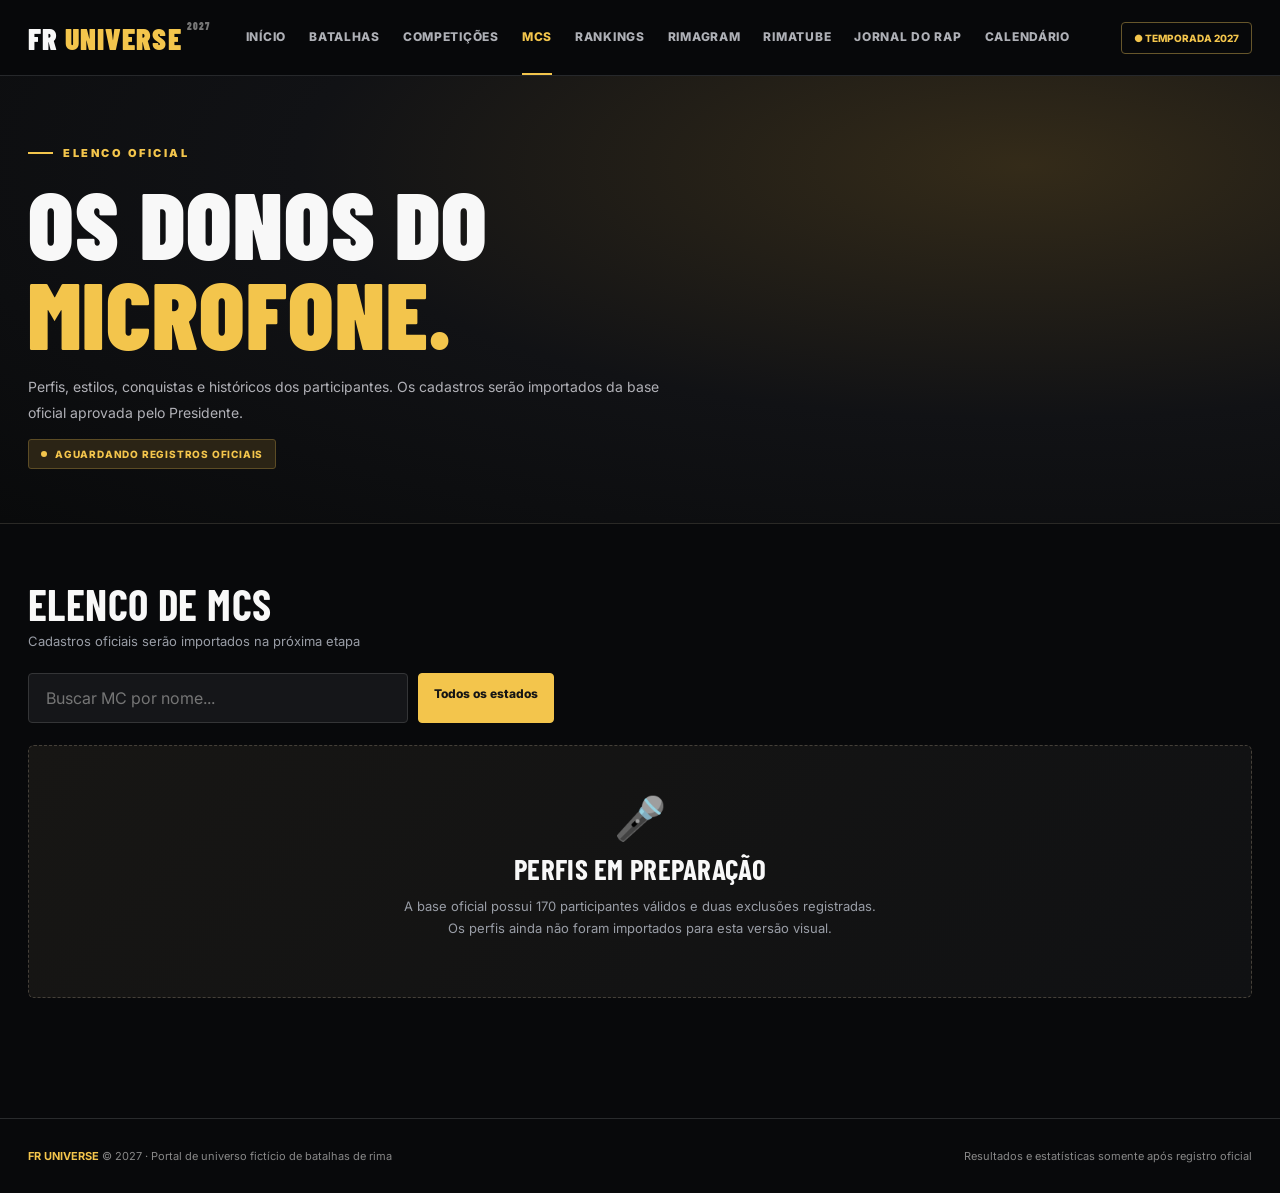
==== mcs.html @ 86dd71b3 "Add files via upload" ====
<!doctype html><html lang="pt-BR"><head><meta charset="utf-8"><meta name="viewport" content="width=device-width, initial-scale=1"><meta name="theme-color" content="#08090b"><meta name="description" content="FR Universe 2027 — portal fictício de batalhas de rima."><title>FR Universe 2027</title><link rel="stylesheet" href="style.css"></head><body><div id="header"></div><div id="content"></div><div id="footer"></div><script src="app.js"></script></body></html>
---- style.css ----
@import url('https://fonts.googleapis.com/css2?family=Barlow+Condensed:wght@500;600;700;800;900&family=Inter:wght@400;500;600;700;800&display=swap');
:root{--bg:#08090b;--panel:#111317;--panel2:#17191d;--line:#2a2d32;--gold:#f3c54c;--muted:#999da6;--white:#f8f8f8}*{box-sizing:border-box}html{scroll-behavior:smooth}body{margin:0;background:var(--bg);color:var(--white);font-family:Inter,Arial,sans-serif}a{color:inherit;text-decoration:none}button,input{font:inherit}button{cursor:pointer}::selection{background:var(--gold);color:#111}.topbar{height:76px;border-bottom:1px solid #26282b;background:rgba(8,9,11,.94);position:sticky;top:0;z-index:10;backdrop-filter:blur(16px)}.navwrap{max-width:1320px;margin:auto;padding:0 28px;height:100%;display:flex;align-items:center;gap:36px}.brand{font-family:'Barlow Condensed',sans-serif;font-size:30px;font-weight:900;letter-spacing:.035em;white-space:nowrap}.brand em{color:var(--gold);font-style:normal}.nav{display:flex;align-items:center;gap:23px;flex:1;overflow:auto;scrollbar-width:none}.nav a{color:#aeb0b6;font-size:12px;font-weight:800;text-transform:uppercase;letter-spacing:.06em;white-space:nowrap;padding:29px 0;border-bottom:2px solid transparent}.nav a.active,.nav a:hover{color:var(--gold);border-color:var(--gold)}.live{border:1px solid #66562b;border-radius:4px;color:var(--gold);font-size:10px;font-weight:800;padding:9px 12px;white-space:nowrap}.container{max-width:1320px;padding:0 28px;margin:0 auto}.hero{position:relative;min-height:500px;display:flex;align-items:center;overflow:hidden;border-bottom:1px solid #252525;background:radial-gradient(ellipse at 75% 50%,#59431c 0%,#241c12 24%,#101114 52%,#090a0c 78%)}.hero:after{content:'';position:absolute;inset:0;background:repeating-linear-gradient(120deg,transparent 0 100px,rgba(255,255,255,.012) 101px 102px);pointer-events:none}.hero .container{width:100%;position:relative;z-index:1}.eyebrow{font-size:11px;color:var(--gold);letter-spacing:.23em;font-weight:900;text-transform:uppercase;display:flex;align-items:center;gap:10px}.eyebrow:before{content:'';width:25px;height:2px;background:var(--gold)}h1,h2,h3{font-family:'Barlow Condensed',sans-serif;text-transform:uppercase;margin:0;line-height:.96;letter-spacing:.01em}h1{font-size:clamp(65px,9vw,140px);font-weight:900;max-width:850px}h1 span,.accent{color:var(--gold)}.hero p{color:#b9b9ba;max-width:530px;font-size:16px;line-height:1.7;margin:24px 0 28px}.heroart{position:absolute;right:3%;top:5%;font-family:'Barlow Condensed';font-size:clamp(250px,33vw,520px);font-weight:900;line-height:1;color:rgba(243,197,76,.055);transform:rotate(-12deg);pointer-events:none}.btn{display:inline-flex;align-items:center;gap:12px;background:var(--gold);color:#121212;padding:15px 23px;border:0;border-radius:3px;font-size:12px;text-transform:uppercase;font-weight:900;letter-spacing:.05em}.btn.secondary{background:transparent;color:white;border:1px solid #626262}.actions{display:flex;gap:12px;flex-wrap:wrap}.section{padding:60px 0}.sectionhead{display:flex;align-items:end;justify-content:space-between;gap:20px;margin-bottom:24px}.sectionhead h2{font-size:43px}.sectionhead p{color:var(--muted);margin:8px 0 0;font-size:13px}.sectionhead a{color:var(--gold);font-size:12px;font-weight:800;text-transform:uppercase}.grid{display:grid;grid-template-columns:repeat(3,minmax(0,1fr));gap:18px}.card{border:1px solid var(--line);background:linear-gradient(145deg,#191b1f,#111216);border-radius:6px;overflow:hidden}.cardpad{padding:25px}.card .kicker{font-size:10px;color:var(--gold);font-weight:900;letter-spacing:.12em;text-transform:uppercase}.card h3{font-size:29px;margin:12px 0}.card p{color:var(--muted);font-size:13px;line-height:1.7}.placeholder{min-height:180px;background:radial-gradient(circle at 70% 35%,#40351d,#191a1d 40%,#101114 80%);display:flex;align-items:center;justify-content:center;position:relative}.placeholder .symbol{font-family:'Barlow Condensed';font-size:100px;color:#5d512d;font-weight:900;line-height:1}.placeholder small{position:absolute;bottom:13px;left:17px;color:#aaa;font-size:10px;letter-spacing:.15em;text-transform:uppercase}.status{display:inline-flex;align-items:center;gap:8px;border:1px solid #5c4c25;color:var(--gold);background:#2b2415;padding:8px 12px;border-radius:3px;font-size:10px;font-weight:800;letter-spacing:.08em;text-transform:uppercase}.status:before{content:'';height:6px;width:6px;background:var(--gold);border-radius:50%}.empty{border:1px dashed #454039;background:linear-gradient(135deg,#171614,#101113);border-radius:6px;padding:46px 24px;text-align:center}.empty .big{font-size:42px;margin-bottom:12px}.empty h3{font-size:29px}.empty p{color:var(--muted);font-size:13px;max-width:490px;margin:12px auto;line-height:1.7}.stats{display:grid;grid-template-columns:repeat(4,1fr);border:1px solid var(--line);background:#111216}.stat{padding:24px;border-right:1px solid var(--line)}.stat:last-child{border:0}.stat b{font-family:'Barlow Condensed';font-size:39px;color:var(--gold)}.stat small{display:block;color:#a0a0a4;text-transform:uppercase;font-size:10px;letter-spacing:.1em;font-weight:800;margin-top:4px}.pagehero{padding:70px 0 54px;background:radial-gradient(ellipse at 80% 20%,#342b19,#111215 50%,#090a0b);border-bottom:1px solid #2a2926}.pagehero h1{font-size:clamp(55px,8vw,94px);margin-top:18px}.pagehero p{max-width:670px;color:#b1b1b7;font-size:14px;line-height:1.8;margin-top:16px}.filters{display:flex;gap:10px;flex-wrap:wrap;margin-bottom:22px}.filter{background:#17191c;border:1px solid #343537;color:#bbb;padding:12px 15px;border-radius:4px;font-size:12px}.filter.active{color:#151515;background:var(--gold);border-color:var(--gold);font-weight:800}.search{background:#151619;border:1px solid #343537;border-radius:4px;padding:14px 17px;color:#fff;max-width:380px;width:100%;outline:none}.search:focus{border-color:var(--gold)}.tablewrap{overflow-x:auto;border:1px solid var(--line);border-radius:5px}table{width:100%;border-collapse:collapse;min-width:550px}th,td{text-align:left;padding:17px 20px;border-bottom:1px solid #2b2c30;font-size:12px}th{color:var(--gold);text-transform:uppercase;letter-spacing:.08em;background:#191a1d;font-size:10px}td{color:#c4c4c8}.week{display:grid;grid-template-columns:repeat(7,1fr);gap:6px}.weekday{text-align:center;color:var(--gold);font-size:11px;font-weight:900;padding:14px 0}.day{background:#16181b;border:1px solid #2a2c2e;border-radius:3px;aspect-ratio:1.1;min-height:55px;padding:12px;color:#c5c6c9;font-size:13px}.day.outside{background:transparent;border-color:transparent}.calendarbar{display:flex;justify-content:space-between;align-items:center;margin-bottom:20px}.calendarbar h2{font-size:36px}.calendarbar button{background:#1b1d21;border:1px solid #444;color:var(--gold);border-radius:3px;padding:10px 14px}.calendarbar button:disabled{opacity:.3;cursor:default}.footer{margin-top:60px;padding:30px 0;border-top:1px solid #292b2d;color:#888;font-size:11px}.footer .container{display:flex;justify-content:space-between;gap:15px;flex-wrap:wrap}.footer strong{color:var(--gold)}.feature{display:grid;grid-template-columns:1.3fr 1fr;gap:18px}.feature .card:first-child{min-height:270px}.label{color:var(--gold);font-size:10px;font-weight:900;letter-spacing:.15em;text-transform:uppercase}.fine{font-size:11px;color:#777;line-height:1.6}.mobilemenu{display:none}@media(max-width:980px){.navwrap{gap:18px}.nav{gap:15px}.nav a{font-size:10px}.live{display:none}.grid{grid-template-columns:repeat(2,1fr)}.feature{grid-template-columns:1fr}}@media(max-width:640px){.topbar{height:auto}.navwrap{display:block;padding:12px 18px}.brand{font-size:26px}.nav{margin-top:8px;gap:20px}.nav a{padding:10px 0 12px}.container{padding:0 18px}.hero{min-height:490px}.hero p{font-size:14px}.heroart{right:-10%;top:30%}.section{padding:40px 0}.sectionhead h2{font-size:35px}.grid{grid-template-columns:1fr}.stats{grid-template-columns:repeat(2,1fr)}.stat:nth-child(2){border-right:0}.stat:nth-child(-n+2){border-bottom:1px solid var(--line)}.pagehero{padding:48px 0}.week{gap:3px}.day{padding:6px;min-height:40px;font-size:11px}.weekday{font-size:9px}.calendarbar h2{font-size:26px}}
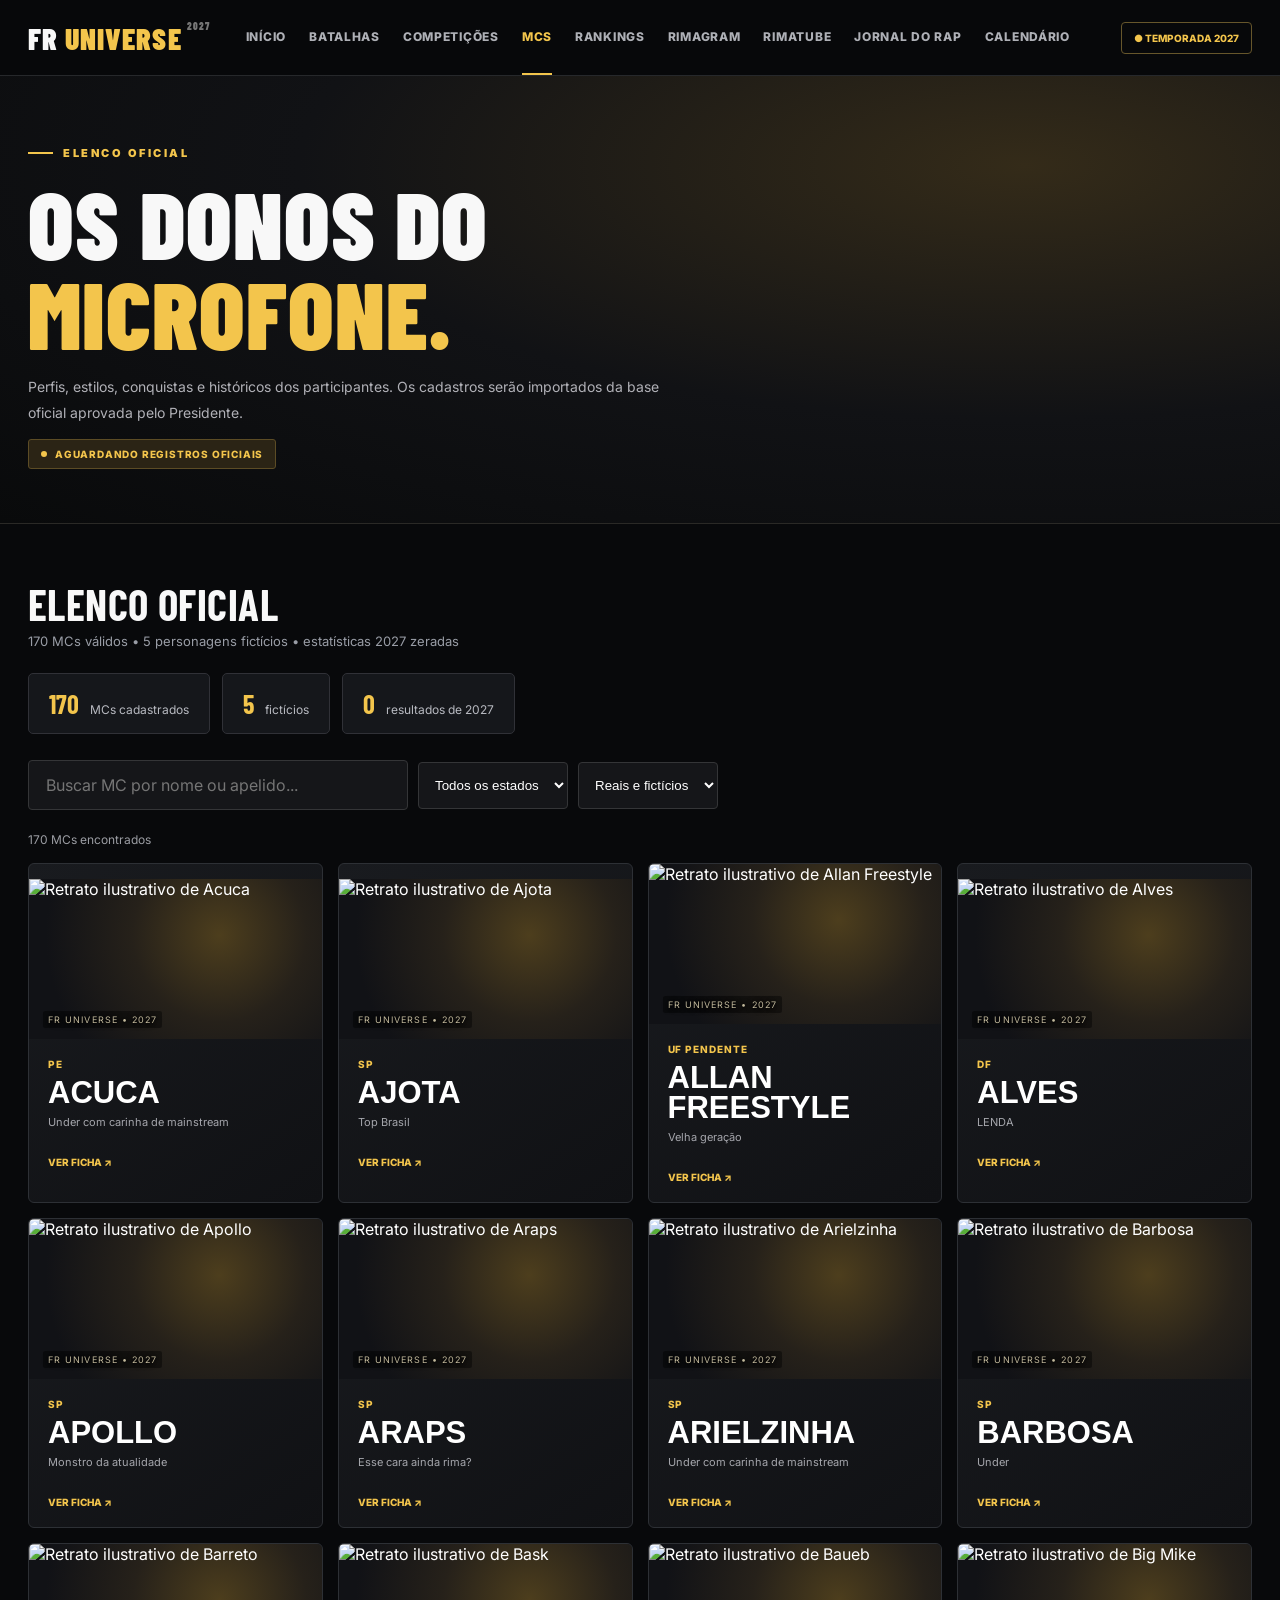
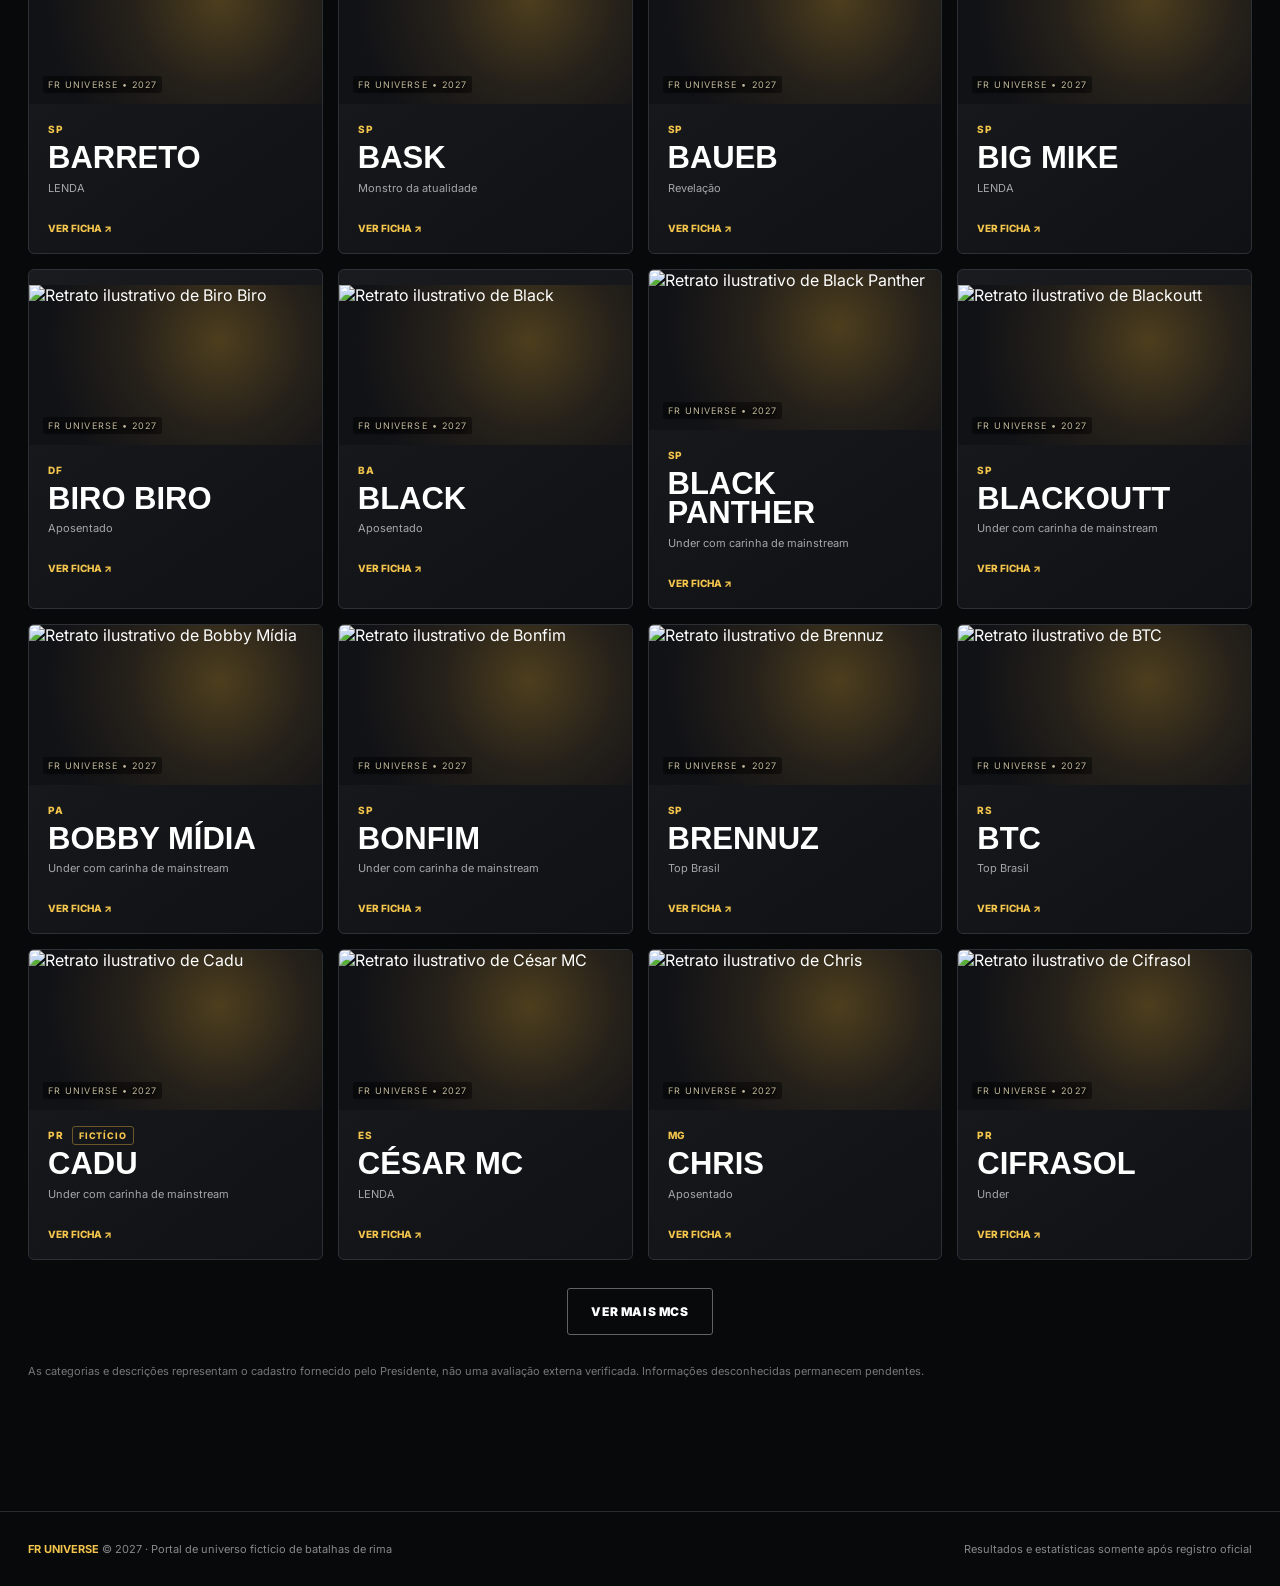
==== commit a6b0480b: "Add files via upload" ====
--- a/mcs.html
+++ b/mcs.html
@@ -1 +1 @@
-<!doctype html><html lang="pt-BR"><head><meta charset="utf-8"><meta name="viewport" content="width=device-width, initial-scale=1"><meta name="theme-color" content="#08090b"><meta name="description" content="FR Universe 2027 — portal fictício de batalhas de rima."><title>FR Universe 2027</title><link rel="stylesheet" href="style.css"></head><body><div id="header"></div><div id="content"></div><div id="footer"></div><script src="app.js"></script></body></html>
+<!doctype html><html lang="pt-BR"><head><meta charset="utf-8"><meta name="viewport" content="width=device-width, initial-scale=1"><meta name="theme-color" content="#08090b"><meta name="description" content="FR Universe 2027 — portal fictício de batalhas de rima."><title>FR Universe 2027</title><link rel="stylesheet" href="style.css?v=3-avatares"></head><body><div id="header"></div><div id="content"></div><div id="footer"></div><script src="app.js?v=3-avatares"></script></body></html>
--- a/style.css
+++ b/style.css
@@ -1,2 +1,50 @@
 @import url('https://fonts.googleapis.com/css2?family=Barlow+Condensed:wght@500;600;700;800;900&family=Inter:wght@400;500;600;700;800&display=swap');
 :root{--bg:#08090b;--panel:#111317;--panel2:#17191d;--line:#2a2d32;--gold:#f3c54c;--muted:#999da6;--white:#f8f8f8}*{box-sizing:border-box}html{scroll-behavior:smooth}body{margin:0;background:var(--bg);color:var(--white);font-family:Inter,Arial,sans-serif}a{color:inherit;text-decoration:none}button,input{font:inherit}button{cursor:pointer}::selection{background:var(--gold);color:#111}.topbar{height:76px;border-bottom:1px solid #26282b;background:rgba(8,9,11,.94);position:sticky;top:0;z-index:10;backdrop-filter:blur(16px)}.navwrap{max-width:1320px;margin:auto;padding:0 28px;height:100%;display:flex;align-items:center;gap:36px}.brand{font-family:'Barlow Condensed',sans-serif;font-size:30px;font-weight:900;letter-spacing:.035em;white-space:nowrap}.brand em{color:var(--gold);font-style:normal}.nav{display:flex;align-items:center;gap:23px;flex:1;overflow:auto;scrollbar-width:none}.nav a{color:#aeb0b6;font-size:12px;font-weight:800;text-transform:uppercase;letter-spacing:.06em;white-space:nowrap;padding:29px 0;border-bottom:2px solid transparent}.nav a.active,.nav a:hover{color:var(--gold);border-color:var(--gold)}.live{border:1px solid #66562b;border-radius:4px;color:var(--gold);font-size:10px;font-weight:800;padding:9px 12px;white-space:nowrap}.container{max-width:1320px;padding:0 28px;margin:0 auto}.hero{position:relative;min-height:500px;display:flex;align-items:center;overflow:hidden;border-bottom:1px solid #252525;background:radial-gradient(ellipse at 75% 50%,#59431c 0%,#241c12 24%,#101114 52%,#090a0c 78%)}.hero:after{content:'';position:absolute;inset:0;background:repeating-linear-gradient(120deg,transparent 0 100px,rgba(255,255,255,.012) 101px 102px);pointer-events:none}.hero .container{width:100%;position:relative;z-index:1}.eyebrow{font-size:11px;color:var(--gold);letter-spacing:.23em;font-weight:900;text-transform:uppercase;display:flex;align-items:center;gap:10px}.eyebrow:before{content:'';width:25px;height:2px;background:var(--gold)}h1,h2,h3{font-family:'Barlow Condensed',sans-serif;text-transform:uppercase;margin:0;line-height:.96;letter-spacing:.01em}h1{font-size:clamp(65px,9vw,140px);font-weight:900;max-width:850px}h1 span,.accent{color:var(--gold)}.hero p{color:#b9b9ba;max-width:530px;font-size:16px;line-height:1.7;margin:24px 0 28px}.heroart{position:absolute;right:3%;top:5%;font-family:'Barlow Condensed';font-size:clamp(250px,33vw,520px);font-weight:900;line-height:1;color:rgba(243,197,76,.055);transform:rotate(-12deg);pointer-events:none}.btn{display:inline-flex;align-items:center;gap:12px;background:var(--gold);color:#121212;padding:15px 23px;border:0;border-radius:3px;font-size:12px;text-transform:uppercase;font-weight:900;letter-spacing:.05em}.btn.secondary{background:transparent;color:white;border:1px solid #626262}.actions{display:flex;gap:12px;flex-wrap:wrap}.section{padding:60px 0}.sectionhead{display:flex;align-items:end;justify-content:space-between;gap:20px;margin-bottom:24px}.sectionhead h2{font-size:43px}.sectionhead p{color:var(--muted);margin:8px 0 0;font-size:13px}.sectionhead a{color:var(--gold);font-size:12px;font-weight:800;text-transform:uppercase}.grid{display:grid;grid-template-columns:repeat(3,minmax(0,1fr));gap:18px}.card{border:1px solid var(--line);background:linear-gradient(145deg,#191b1f,#111216);border-radius:6px;overflow:hidden}.cardpad{padding:25px}.card .kicker{font-size:10px;color:var(--gold);font-weight:900;letter-spacing:.12em;text-transform:uppercase}.card h3{font-size:29px;margin:12px 0}.card p{color:var(--muted);font-size:13px;line-height:1.7}.placeholder{min-height:180px;background:radial-gradient(circle at 70% 35%,#40351d,#191a1d 40%,#101114 80%);display:flex;align-items:center;justify-content:center;position:relative}.placeholder .symbol{font-family:'Barlow Condensed';font-size:100px;color:#5d512d;font-weight:900;line-height:1}.placeholder small{position:absolute;bottom:13px;left:17px;color:#aaa;font-size:10px;letter-spacing:.15em;text-transform:uppercase}.status{display:inline-flex;align-items:center;gap:8px;border:1px solid #5c4c25;color:var(--gold);background:#2b2415;padding:8px 12px;border-radius:3px;font-size:10px;font-weight:800;letter-spacing:.08em;text-transform:uppercase}.status:before{content:'';height:6px;width:6px;background:var(--gold);border-radius:50%}.empty{border:1px dashed #454039;background:linear-gradient(135deg,#171614,#101113);border-radius:6px;padding:46px 24px;text-align:center}.empty .big{font-size:42px;margin-bottom:12px}.empty h3{font-size:29px}.empty p{color:var(--muted);font-size:13px;max-width:490px;margin:12px auto;line-height:1.7}.stats{display:grid;grid-template-columns:repeat(4,1fr);border:1px solid var(--line);background:#111216}.stat{padding:24px;border-right:1px solid var(--line)}.stat:last-child{border:0}.stat b{font-family:'Barlow Condensed';font-size:39px;color:var(--gold)}.stat small{display:block;color:#a0a0a4;text-transform:uppercase;font-size:10px;letter-spacing:.1em;font-weight:800;margin-top:4px}.pagehero{padding:70px 0 54px;background:radial-gradient(ellipse at 80% 20%,#342b19,#111215 50%,#090a0b);border-bottom:1px solid #2a2926}.pagehero h1{font-size:clamp(55px,8vw,94px);margin-top:18px}.pagehero p{max-width:670px;color:#b1b1b7;font-size:14px;line-height:1.8;margin-top:16px}.filters{display:flex;gap:10px;flex-wrap:wrap;margin-bottom:22px}.filter{background:#17191c;border:1px solid #343537;color:#bbb;padding:12px 15px;border-radius:4px;font-size:12px}.filter.active{color:#151515;background:var(--gold);border-color:var(--gold);font-weight:800}.search{background:#151619;border:1px solid #343537;border-radius:4px;padding:14px 17px;color:#fff;max-width:380px;width:100%;outline:none}.search:focus{border-color:var(--gold)}.tablewrap{overflow-x:auto;border:1px solid var(--line);border-radius:5px}table{width:100%;border-collapse:collapse;min-width:550px}th,td{text-align:left;padding:17px 20px;border-bottom:1px solid #2b2c30;font-size:12px}th{color:var(--gold);text-transform:uppercase;letter-spacing:.08em;background:#191a1d;font-size:10px}td{color:#c4c4c8}.week{display:grid;grid-template-columns:repeat(7,1fr);gap:6px}.weekday{text-align:center;color:var(--gold);font-size:11px;font-weight:900;padding:14px 0}.day{background:#16181b;border:1px solid #2a2c2e;border-radius:3px;aspect-ratio:1.1;min-height:55px;padding:12px;color:#c5c6c9;font-size:13px}.day.outside{background:transparent;border-color:transparent}.calendarbar{display:flex;justify-content:space-between;align-items:center;margin-bottom:20px}.calendarbar h2{font-size:36px}.calendarbar button{background:#1b1d21;border:1px solid #444;color:var(--gold);border-radius:3px;padding:10px 14px}.calendarbar button:disabled{opacity:.3;cursor:default}.footer{margin-top:60px;padding:30px 0;border-top:1px solid #292b2d;color:#888;font-size:11px}.footer .container{display:flex;justify-content:space-between;gap:15px;flex-wrap:wrap}.footer strong{color:var(--gold)}.feature{display:grid;grid-template-columns:1.3fr 1fr;gap:18px}.feature .card:first-child{min-height:270px}.label{color:var(--gold);font-size:10px;font-weight:900;letter-spacing:.15em;text-transform:uppercase}.fine{font-size:11px;color:#777;line-height:1.6}.mobilemenu{display:none}@media(max-width:980px){.navwrap{gap:18px}.nav{gap:15px}.nav a{font-size:10px}.live{display:none}.grid{grid-template-columns:repeat(2,1fr)}.feature{grid-template-columns:1fr}}@media(max-width:640px){.topbar{height:auto}.navwrap{display:block;padding:12px 18px}.brand{font-size:26px}.nav{margin-top:8px;gap:20px}.nav a{padding:10px 0 12px}.container{padding:0 18px}.hero{min-height:490px}.hero p{font-size:14px}.heroart{right:-10%;top:30%}.section{padding:40px 0}.sectionhead h2{font-size:35px}.grid{grid-template-columns:1fr}.stats{grid-template-columns:repeat(2,1fr)}.stat:nth-child(2){border-right:0}.stat:nth-child(-n+2){border-bottom:1px solid var(--line)}.pagehero{padding:48px 0}.week{gap:3px}.day{padding:6px;min-height:40px;font-size:11px}.weekday{font-size:9px}.calendarbar h2{font-size:26px}}
+
+
+.mc-summary{display:flex;gap:12px;flex-wrap:wrap;margin-bottom:26px}
+.mc-summary span{background:#15171b;border:1px solid #303137;border-radius:5px;padding:14px 20px;color:#b8bac1;font-size:12px}
+.mc-summary strong{font-family:'Barlow Condensed',sans-serif;color:var(--gold);font-size:26px;margin-right:8px}
+.mc-controls{align-items:center}
+.mc-select{background:#151619;color:#fff;border:1px solid #343537;border-radius:4px;padding:14px 12px;min-height:47px;max-width:230px}
+.mc-count{color:#9b9da3;font-size:12px;margin:0 0 16px}
+.mc-grid{display:grid;grid-template-columns:repeat(4,minmax(0,1fr));gap:15px}
+.mc-card{padding:0;border:1px solid #2d3035;background:linear-gradient(145deg,#191b1f,#101114);border-radius:6px;overflow:hidden;text-align:left;color:#fff;min-width:0;transition:border-color .2s,transform .2s}
+.mc-card:hover,.mc-card:focus-visible{border-color:var(--gold);transform:translateY(-2px);outline:none}
+.mc-art{display:flex;align-items:center;justify-content:center;min-height:160px;position:relative;background:radial-gradient(circle at 65% 35%,#4d3e1d,#26211a 40%,#111216 80%)}
+.mc-initial{font:900 100px/.9 'Barlow Condensed',sans-serif;color:#a88c43;opacity:.45}
+.mc-art-note{position:absolute;bottom:11px;left:14px;font-size:9px;color:#c2b99c;letter-spacing:.12em}
+.mc-info{display:flex;flex-direction:column;align-items:flex-start;gap:8px;padding:19px}
+.mc-location{font-size:10px;color:var(--gold);font-weight:800;letter-spacing:.09em;text-transform:uppercase}
+.mc-fiction{border:1px solid #6c5729;padding:3px 6px;margin-left:5px;border-radius:3px;font-size:9px}
+.mc-info strong{font:800 31px/.95 'Barlow Condensed',sans-serif;text-transform:uppercase;overflow-wrap:anywhere}
+.mc-category{font-size:11px;color:#a5a6ac;min-height:28px}
+.mc-view{font-size:10px;color:var(--gold);font-weight:800;margin-top:5px}
+.mc-more-wrap{display:flex;justify-content:center;margin:28px 0}
+.mc-dialog{width:min(650px,calc(100vw - 26px));max-height:88vh;overflow:auto;background:#131519;border:1px solid #6c5729;border-radius:9px;color:#fff;padding:30px;box-shadow:0 20px 90px #000a}
+.mc-dialog::backdrop{background:rgba(0,0,0,.83)}
+.mc-close{float:right;border:1px solid #444;background:#24262b;color:#fff;border-radius:4px;padding:9px 13px}
+.mc-profile-top{display:flex;align-items:center;gap:22px;margin:18px 0 28px}
+.mc-profile-avatar{display:grid;place-items:center;min-width:110px;height:120px;background:linear-gradient(135deg,#4d3e1d,#16181c);color:#f3c54c;font:900 60px 'Barlow Condensed',sans-serif;border:1px solid #5a4b29}
+.mc-profile-top h2{font-size:clamp(36px,6vw,55px);margin:10px 0}
+.mc-profile-top p{color:#aaa;font-size:12px}
+.mc-profile-meta{display:grid;grid-template-columns:1fr 1fr;gap:12px;margin-bottom:25px}
+.mc-profile-meta>div{background:#1c1e23;padding:16px;display:flex;flex-direction:column;gap:7px}
+.mc-profile-meta small,.mc-profile-stats small{color:#a2a4aa;font-size:10px}
+.mc-profile-meta strong{font-size:13px}
+.mc-dialog h3{font-size:27px;margin:20px 0 10px}
+.mc-description{font-size:13px;color:#c2c3c7;line-height:1.8}
+.mc-profile-stats{display:grid;grid-template-columns:repeat(3,1fr);gap:8px}
+.mc-profile-stats>div{background:#202126;padding:16px;display:flex;flex-direction:column;gap:4px}
+.mc-profile-stats b{font:800 36px 'Barlow Condensed',sans-serif;color:var(--gold)}
+@media(max-width:1000px){.mc-grid{grid-template-columns:repeat(3,minmax(0,1fr))}}
+@media(max-width:700px){.mc-grid{grid-template-columns:repeat(2,minmax(0,1fr))}.mc-info strong{font-size:25px}.mc-art{min-height:125px}.mc-initial{font-size:75px}.mc-dialog{padding:18px}.mc-profile-avatar{min-width:75px;height:90px;font-size:45px}}
+@media(max-width:420px){.mc-grid{gap:9px}.mc-info{padding:12px}.mc-info strong{font-size:23px}.mc-summary span{flex:1;padding:10px}.mc-select{max-width:100%;flex:1}.mc-profile-meta{grid-template-columns:1fr}}
+
+/* Avatares ilustrativos do elenco: arte conceitual, nao retratos reais */
+.mc-art{overflow:hidden}
+.mc-portrait{width:100%;height:100%;position:absolute;inset:0;object-fit:cover;object-position:center 26%;transition:transform .25s ease}
+.mc-card:hover .mc-portrait{transform:scale(1.06)}
+.mc-art-note{z-index:1;text-shadow:0 1px 6px #000,0 1px 3px #000;background:rgba(0,0,0,.4);padding:3px 5px;border-radius:2px}
+.mc-profile-avatar{overflow:hidden;padding:0}
+.mc-profile-avatar img{width:100%;height:100%;object-fit:cover;object-position:center 26%}
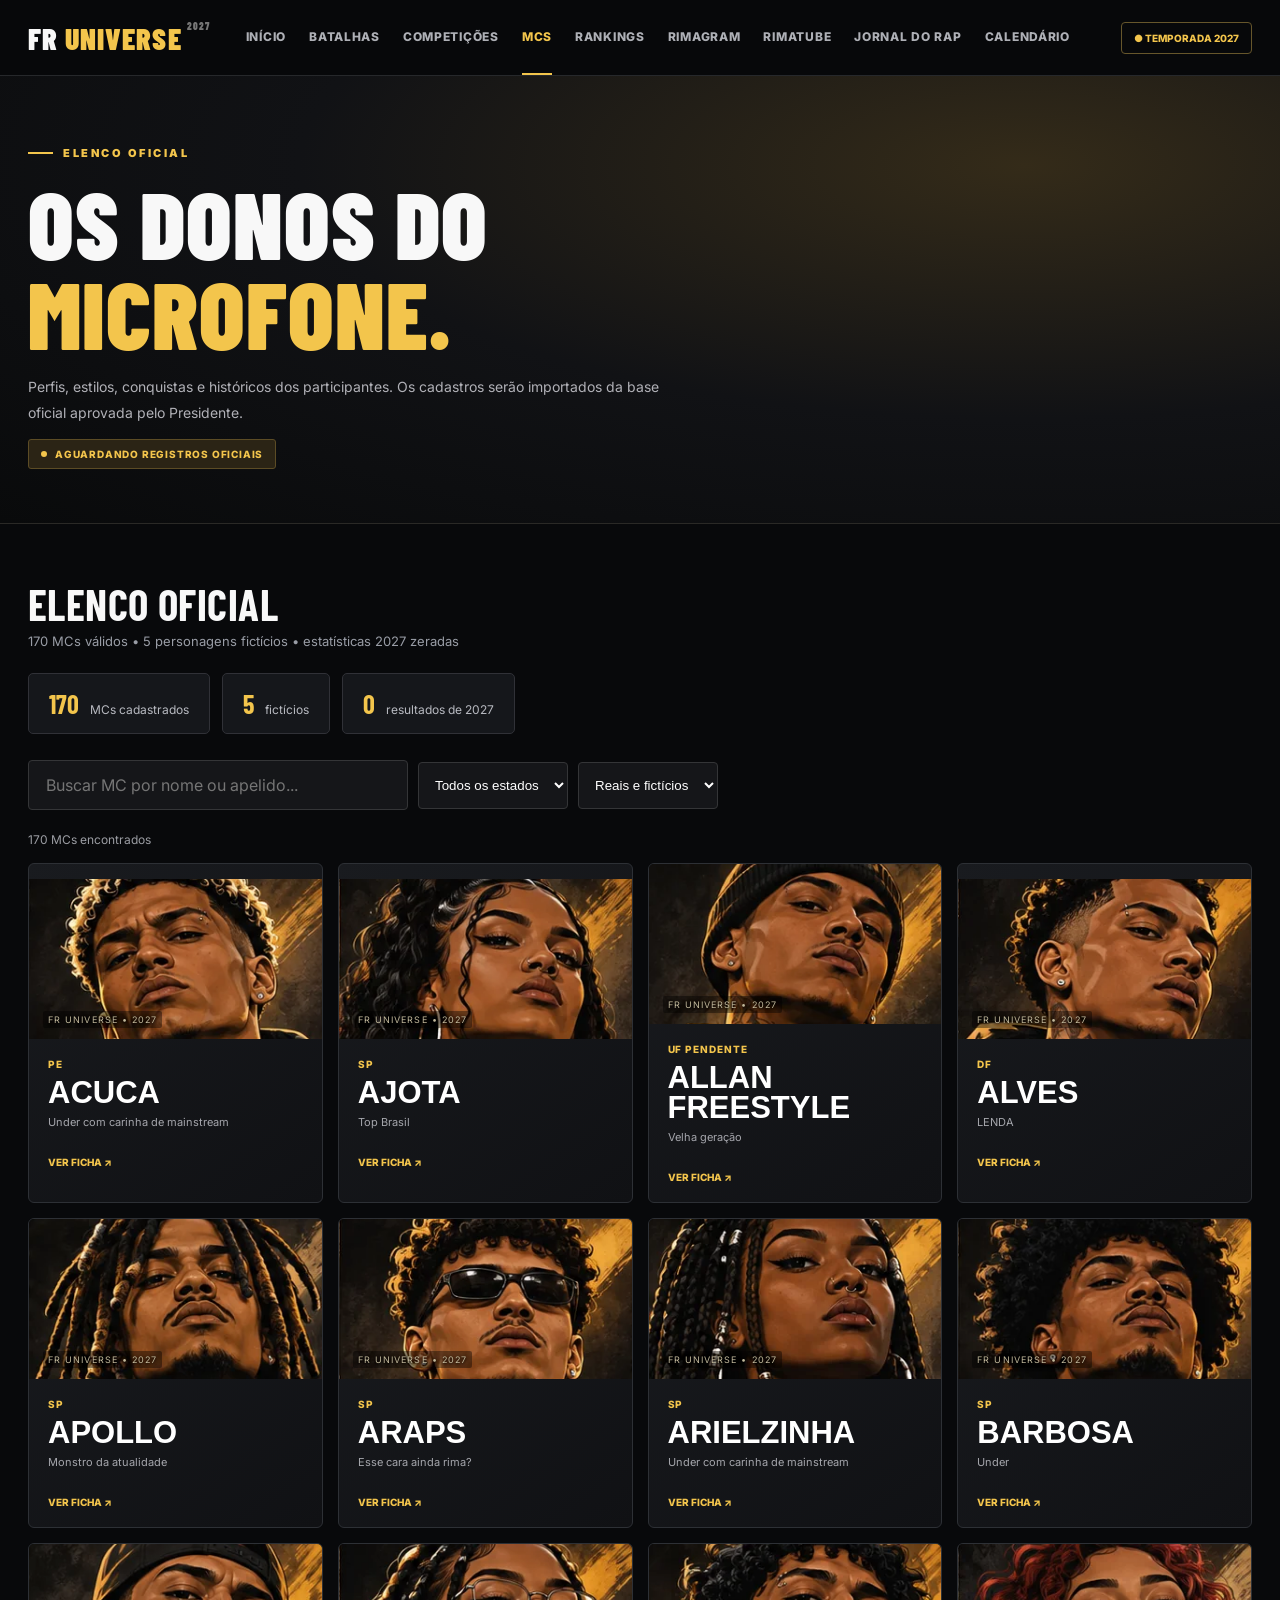
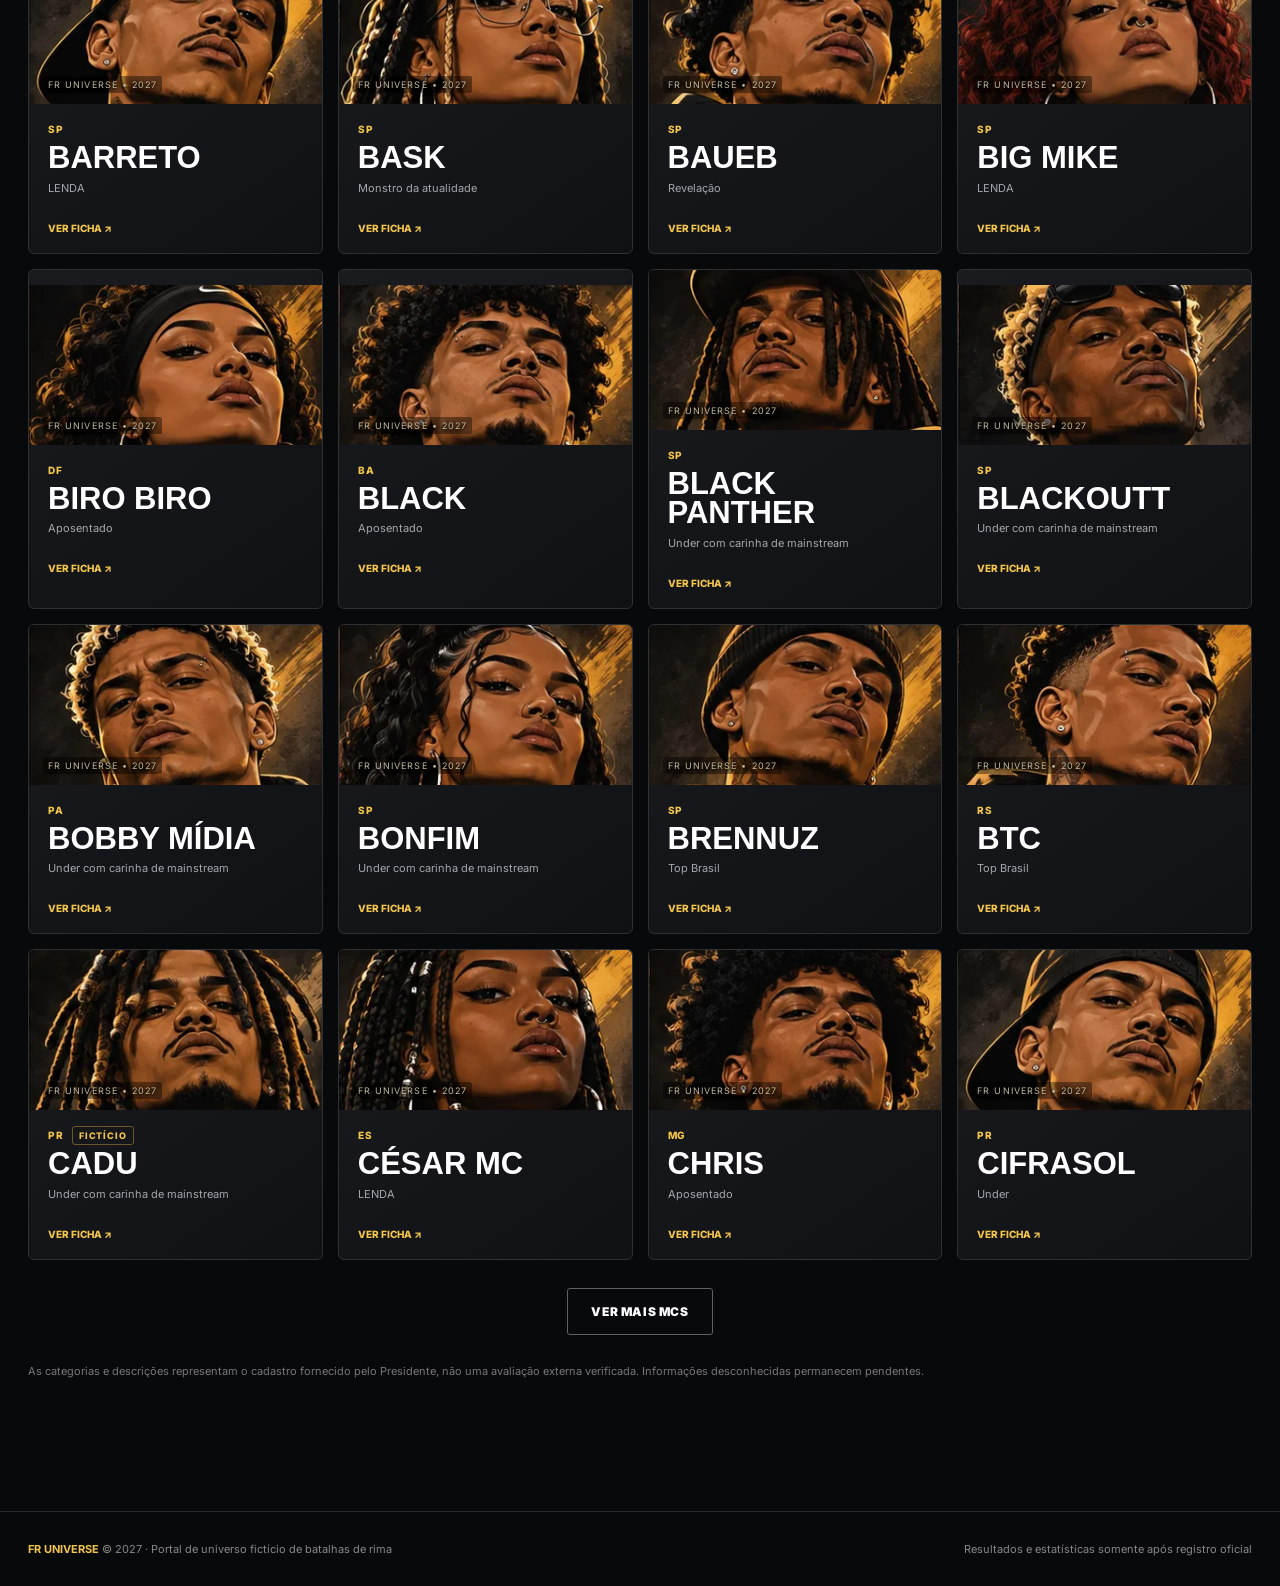
==== commit d9b8f294: "Add files via upload" ====
--- a/mcs.html
+++ b/mcs.html
@@ -1 +1 @@
-<!doctype html><html lang="pt-BR"><head><meta charset="utf-8"><meta name="viewport" content="width=device-width, initial-scale=1"><meta name="theme-color" content="#08090b"><meta name="description" content="FR Universe 2027 — portal fictício de batalhas de rima."><title>FR Universe 2027</title><link rel="stylesheet" href="style.css?v=3-avatares"></head><body><div id="header"></div><div id="content"></div><div id="footer"></div><script src="app.js?v=3-avatares"></script></body></html>
+<!doctype html><html lang="pt-BR"><head><meta charset="utf-8"><meta name="viewport" content="width=device-width, initial-scale=1"><meta name="theme-color" content="#08090b"><meta name="description" content="FR Universe 2027 — portal fictício de batalhas de rima."><title>FR Universe 2027</title><link rel="stylesheet" href="style.css"></head><body><div id="header"></div><div id="content"></div><div id="footer"></div><script src="app.js"></script></body></html>
